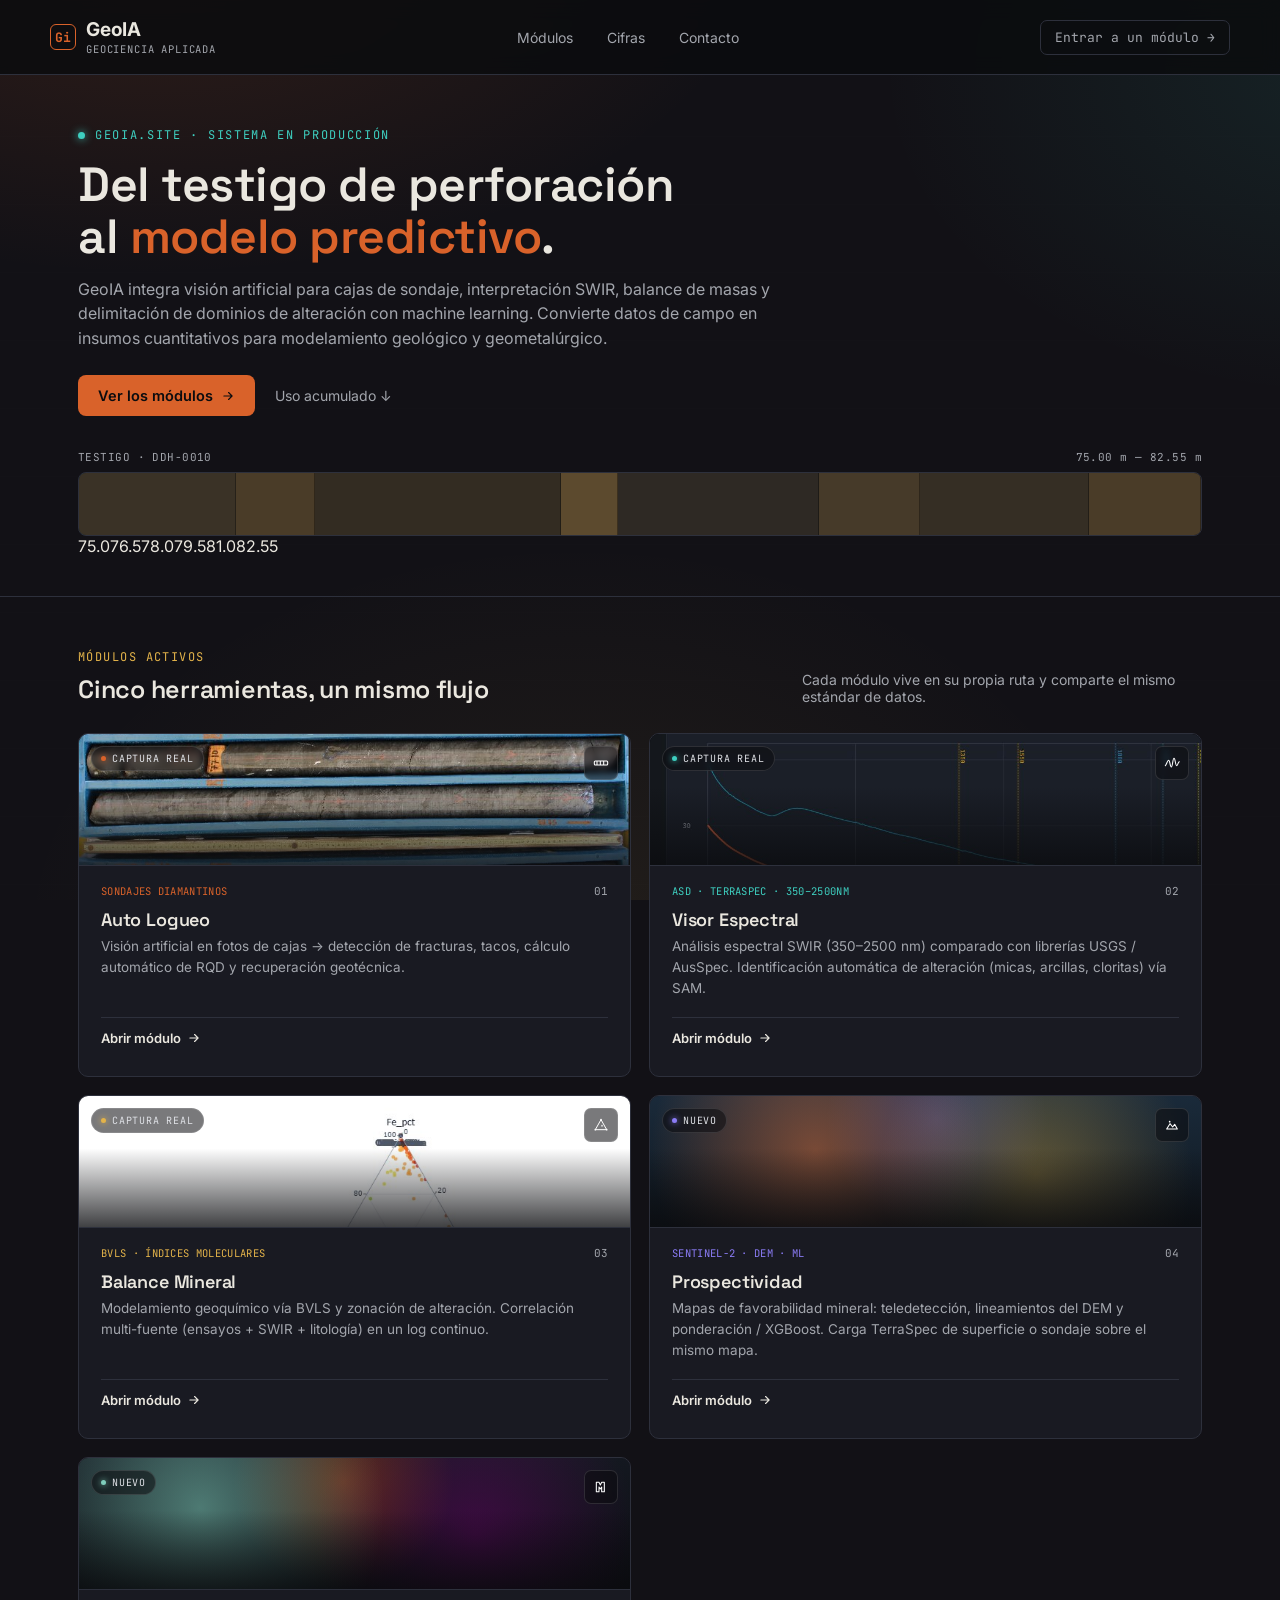
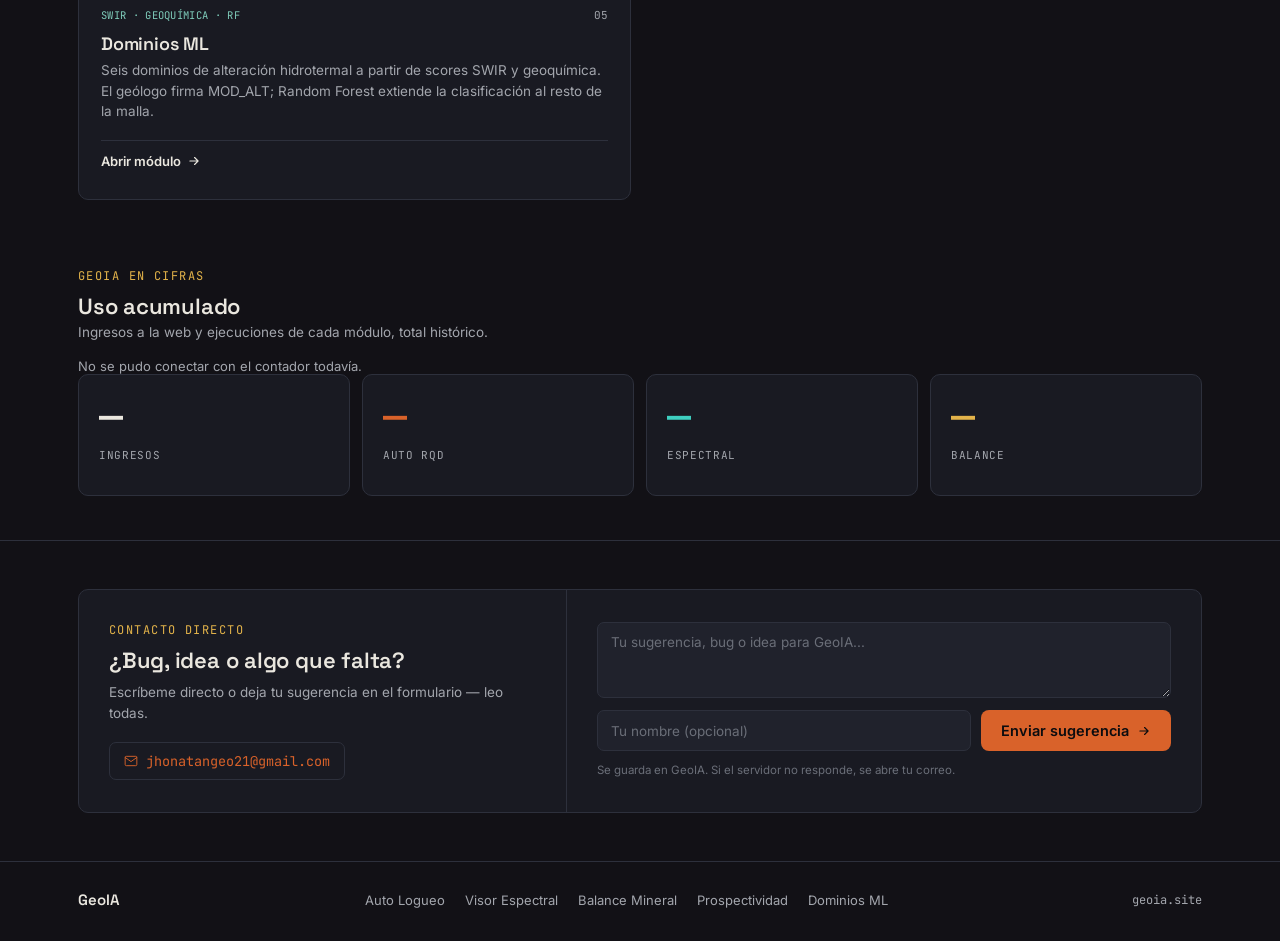
==== landing/index.html @ c9dcfee7 "Add a Dominios ML card and footer link to the GeoIA landing. Coolify Landing App can rebuild from la" ====
<!DOCTYPE html>
<html lang="es">
<head>
<meta charset="UTF-8">
<meta name="viewport" content="width=device-width, initial-scale=1.0">
<title>GeoIA · Plataforma de Geociencia Aplicada</title>
<meta name="description" content="GeoIA: visión artificial en cajas de sondaje, interpretación espectral SWIR y balance de masas geoquímico para modelamiento geológico y geometalúrgico.">
<link rel="preconnect" href="https://fonts.googleapis.com">
<link rel="preconnect" href="https://fonts.gstatic.com" crossorigin>
<link href="https://fonts.googleapis.com/css2?family=Space+Grotesk:wght@400;500;600;700&family=Inter:wght@400;500;600&family=JetBrains+Mono:wght@400;500&display=swap" rel="stylesheet">
<style>
  :root{
    --bg:#121116;
    --surface:#191a22;
    --surface-2:#20222c;
    --line:#2d303c;
    --text:#eae7df;
    --text-dim:#a3a6ad;
    --rust:#d9622a;
    --rust-dim:#8a4420;
    --cyan:#3ecfc0;
    --gold:#e3b34a;
    --violet:#8b7cf6;
    --radius:10px;
  }
  *{box-sizing:border-box;}
  html{scroll-behavior:smooth;}
  body{
    margin:0;
    background:var(--bg);
    background-image:
      radial-gradient(ellipse 1000px 560px at 12% -8%, rgba(217,98,42,0.16), transparent 62%),
      radial-gradient(ellipse 800px 560px at 105% 8%, rgba(62,207,192,0.09), transparent 58%),
      radial-gradient(ellipse 900px 650px at 45% 105%, rgba(227,179,74,0.08), transparent 62%);
    background-attachment:fixed;
    color:var(--text);
    font-family:'Inter',system-ui,sans-serif;
    -webkit-font-smoothing:antialiased;
  }
  h1,h2,h3,.display{
    font-family:'Space Grotesk',sans-serif;
    letter-spacing:-0.01em;
  }
  .mono{
    font-family:'JetBrains Mono',monospace;
  }
  a{color:inherit;text-decoration:none;}
  .wrap{max-width:1180px;margin:0 auto;padding:0 28px;}

  /* subtle background texture: contour-like lines */
  .noise-bg{
    position:fixed;inset:0;z-index:0;pointer-events:none;
    background-image:
      repeating-linear-gradient(180deg, rgba(255,255,255,0.015) 0px, rgba(255,255,255,0.015) 1px, transparent 1px, transparent 68px);
    opacity:0.6;
  }

  /* ---------- HEADER ---------- */
  header{
    position:sticky;top:0;z-index:50;
    background:rgba(11,12,15,0.86);
    backdrop-filter:blur(10px);
    border-bottom:1px solid var(--line);
  }
  .nav{
    display:flex;align-items:center;justify-content:space-between;
    padding:18px 0;
  }
  .brand{
    display:flex;align-items:center;gap:10px;
    font-size:19px;font-weight:700;
  }
  .brand-mark{
    width:26px;height:26px;
    display:inline-flex;align-items:center;justify-content:center;
    border:1.5px solid var(--rust);border-radius:6px;
    color:var(--rust);font-size:13px;font-weight:700;
    font-family:'JetBrains Mono',monospace;
  }
  .brand small{
    display:block;font-family:'JetBrains Mono',monospace;
    font-size:10.5px;font-weight:400;color:var(--text-dim);
    letter-spacing:0.08em;text-transform:uppercase;margin-top:1px;
  }
  nav.links{display:flex;gap:34px;font-size:14px;color:var(--text-dim);}
  nav.links a:hover{color:var(--text);}
  .nav-cta{
    font-size:13px;font-family:'JetBrains Mono',monospace;
    border:1px solid var(--line);padding:8px 14px;border-radius:7px;
    color:var(--text-dim);
  }
  .nav-cta:hover{border-color:var(--rust);color:var(--rust);}

  /* ---------- HERO ---------- */
  .hero{
    position:relative;z-index:1;
    padding:52px 0 40px;
    border-bottom:1px solid var(--line);
  }
  .eyebrow{
    font-family:'JetBrains Mono',monospace;
    font-size:12px;color:var(--cyan);
    letter-spacing:0.14em;text-transform:uppercase;
    display:flex;align-items:center;gap:10px;margin-bottom:16px;
  }
  .eyebrow::before{
    content:'';width:7px;height:7px;border-radius:50%;
    background:var(--cyan);box-shadow:0 0 8px var(--cyan);
  }
  .hero h1{
    font-size:clamp(30px,4.4vw,48px);
    line-height:1.08;font-weight:600;
    max-width:760px;margin:0 0 14px;
  }
  .hero h1 em{
    font-style:normal;color:var(--rust);
  }
  .hero p{
    font-size:16px;line-height:1.55;color:var(--text-dim);
    max-width:720px;margin:0 0 24px;
  }
  .hero-actions{display:flex;gap:14px;align-items:center;flex-wrap:wrap;}
  .btn-primary{
    background:var(--rust);color:#0b0c0f;font-weight:600;font-size:14.5px;
    padding:12px 20px;border-radius:8px;display:inline-flex;align-items:center;gap:8px;
    transition:transform .15s ease, background .15s ease;
    border:none;cursor:pointer;font-family:'Inter',sans-serif;
  }
  .btn-primary:hover{background:#e97a41;transform:translateY(-1px);}
  .btn-ghost{
    font-size:14px;color:var(--text-dim);padding:12px 6px;
    display:inline-flex;align-items:center;gap:6px;
  }
  .btn-ghost:hover{color:var(--text);}

  /* signature element: core-log strip */
  .core-strip-wrap{margin-top:34px;position:relative;}
  .core-strip-label{
    font-family:'JetBrains Mono',monospace;font-size:11px;color:var(--text-dim);
    display:flex;justify-content:space-between;margin-bottom:8px;letter-spacing:0.04em;
  }
  .core-strip{
    position:relative;height:64px;border-radius:8px;overflow:hidden;
    border:1px solid var(--line);
    display:flex;
  }
  .core-seg{height:100%;position:relative;flex-shrink:0;}
  .core-strip .depth-ticks{
    display:flex;justify-content:space-between;margin-top:7px;
    font-family:'JetBrains Mono',monospace;font-size:10.5px;color:#5c606b;
  }
  .scanline{
    position:absolute;top:0;bottom:0;width:2px;
    background:linear-gradient(180deg, transparent, var(--cyan), transparent);
    box-shadow:0 0 14px 2px var(--cyan);
    animation:scan 7s linear infinite;
    opacity:0.85;
  }
  @keyframes scan{
    0%{left:0%;}
    100%{left:100%;}
  }
  @media (prefers-reduced-motion:reduce){
    .scanline{animation:none;left:40%;}
  }

  /* ---------- MODULES ---------- */
  .modules{position:relative;z-index:1;padding:52px 0 24px;}
  .section-head{display:flex;justify-content:space-between;align-items:flex-end;margin-bottom:28px;flex-wrap:wrap;gap:16px;}
  .section-head h2{font-size:25px;font-weight:600;margin:0;}
  .section-head p{color:var(--text-dim);font-size:14px;margin:6px 0 0;max-width:400px;}
  .kicker{
    font-family:'JetBrains Mono',monospace;font-size:12px;color:var(--gold);
    letter-spacing:0.12em;text-transform:uppercase;margin-bottom:8px;display:block;
  }

  .card-grid{
    display:grid;grid-template-columns:repeat(2,minmax(0,1fr));gap:18px;
  }
  @media (max-width:900px){.card-grid{grid-template-columns:1fr;}}

  .card{
    background:var(--surface);
    border:1px solid var(--line);
    border-radius:var(--radius);
    padding:28px 26px 26px;
    display:flex;flex-direction:column;
    position:relative;
    transition:border-color .2s ease, transform .2s ease, background .2s ease;
  }
  .card:hover{
    border-color:var(--accent,var(--rust));
    transform:translateY(-3px);
    background:var(--surface-2);
  }
  .card-index{
    font-family:'JetBrains Mono',monospace;font-size:11px;color:var(--text-dim);
    position:absolute;top:26px;right:26px;
  }
  .card-icon{
    width:34px;height:34px;border-radius:7px;
    display:flex;align-items:center;justify-content:center;
    background:rgba(11,12,15,0.55);backdrop-filter:blur(3px);
    border:1px solid rgba(255,255,255,0.12);
    color:#fff;
    position:absolute;top:12px;right:12px;z-index:2;
  }
  .card{
    background:var(--surface);
    border:1px solid var(--line);
    border-radius:var(--radius);
    padding:0 0 18px;
    display:flex;flex-direction:column;
    position:relative;
    overflow:hidden;
    transition:border-color .2s ease, transform .2s ease, background .2s ease;
  }
  .card:hover{
    border-color:var(--accent,var(--rust));
    transform:translateY(-3px);
    background:var(--surface-2);
  }
  .card-media{
    position:relative;height:132px;overflow:hidden;
    background:#05060a;
    border-bottom:1px solid var(--line);
  }
  .card-media img{
    width:100%;height:100%;object-fit:cover;object-position:center;
    display:block;
    filter:saturate(1.03);
    transition:transform .4s ease;
  }
  .card:hover .card-media img{transform:scale(1.045);}
  .card-media.is-light img{object-position:top center;}
  .card-media::after{
    content:'';position:absolute;inset:0;
    background:linear-gradient(180deg, transparent 40%, rgba(10,11,14,0.78) 100%);
  }
  .media-badge{
    position:absolute;top:12px;left:12px;z-index:2;
    display:flex;align-items:center;gap:6px;
    font-family:'JetBrains Mono',monospace;font-size:10px;letter-spacing:0.08em;text-transform:uppercase;
    color:#dfe1e6;background:rgba(11,12,15,0.55);backdrop-filter:blur(3px);
    padding:5px 9px;border-radius:20px;border:1px solid rgba(255,255,255,0.12);
  }
  .media-badge::before{
    content:'';width:5px;height:5px;border-radius:50%;
    background:var(--accent,var(--rust));box-shadow:0 0 6px var(--accent,var(--rust));
  }
  .card-body{padding:18px 22px 0;display:flex;flex-direction:column;flex-grow:1;position:relative;}
  .card-index{
    font-family:'JetBrains Mono',monospace;font-size:11px;color:var(--text-dim);
    position:absolute;top:18px;right:22px;
  }
  .card h3{font-size:18px;margin:0 0 5px;font-weight:600;}
  .card .tag{
    font-family:'JetBrains Mono',monospace;font-size:10.5px;color:var(--accent,var(--rust));
    margin-bottom:10px;letter-spacing:0.03em;
  }
  .card p{font-size:13.5px;line-height:1.55;color:var(--text-dim);margin:0 0 18px;flex-grow:1;}
  .card .open{
    font-size:13px;font-weight:600;display:inline-flex;align-items:center;gap:6px;
    color:var(--text);padding:12px 0;border-top:1px solid var(--line);
  }
  .card .open svg{transition:transform .2s ease;}
  .card:hover .open svg{transform:translateX(3px);}

  .card.rust{--accent:var(--rust);}
  .card.cyan{--accent:var(--cyan);}
  .card.gold{--accent:var(--gold);}
  .card.violet{--accent:var(--violet);}
  .card.leaf{--accent:#7fcdbb;}
  .card-media.is-map{
    background:
      radial-gradient(circle at 30% 42%, rgba(201,106,60,.55), transparent 42%),
      radial-gradient(circle at 70% 60%, rgba(212,168,67,.38), transparent 40%),
      radial-gradient(circle at 52% 18%, rgba(139,124,246,.28), transparent 36%),
      linear-gradient(180deg,#1a2a3a,#101820);
  }
  .card-media.is-domains{
    background:
      radial-gradient(circle at 22% 38%, rgba(127,205,187,.55), transparent 42%),
      radial-gradient(circle at 72% 58%, rgba(122,1,119,.42), transparent 40%),
      radial-gradient(circle at 48% 18%, rgba(230,85,13,.38), transparent 36%),
      linear-gradient(180deg,#141820,#0b0d12);
  }

  /* ---------- CIFRAS (totales globales) ---------- */
  .cifras{padding:44px 0;border-bottom:1px solid var(--line);}
  .cifras-head{margin-bottom:18px;}
  .cifras-head h2{font-size:22px;font-weight:600;margin:0 0 4px;}
  .cifras-head p{font-size:13.5px;color:var(--text-dim);margin:0;}

  .cifras-grid{
    display:grid;grid-template-columns:repeat(4,1fr);gap:12px;
  }
  .cifra{
    background:var(--surface);border:1px solid var(--line);border-radius:var(--radius);
    padding:22px 20px;
  }
  .cifra .n{
    font-family:'JetBrains Mono',monospace;
    font-size:clamp(28px,3.4vw,40px);font-weight:500;line-height:1;margin:0 0 8px;
  }
  .cifra .l{
    font-family:'JetBrains Mono',monospace;
    font-size:11px;letter-spacing:0.06em;text-transform:uppercase;color:var(--text-dim);
  }
  .cifra.rust .n{color:var(--rust);}
  .cifra.cyan .n{color:var(--cyan);}
  .cifra.gold .n{color:var(--gold);}
  .cifras-empty{font-size:13px;color:var(--text-dim);margin:0;}
  @media (max-width:720px){
    .cifras-grid{grid-template-columns:1fr 1fr;}
  }

  /* ---------- CONTACT / SUGGESTIONS ---------- */
  .suggest{padding:48px 0;position:relative;z-index:1;}
  .suggest-card{
    background:var(--surface);border:1px solid var(--line);border-radius:var(--radius);
    display:grid;grid-template-columns:1fr 1.3fr;gap:0;overflow:hidden;
  }
  @media (max-width:760px){.suggest-card{grid-template-columns:1fr;}}
  .suggest-text{padding:32px 30px;border-right:1px solid var(--line);}
  @media (max-width:760px){.suggest-text{border-right:none;border-bottom:1px solid var(--line);}}
  .suggest-text h2{font-size:22px;font-weight:600;margin:0 0 8px;}
  .suggest-text p{font-size:13.5px;line-height:1.55;color:var(--text-dim);margin:0 0 18px;}
  .suggest-email{
    font-size:13.5px;color:var(--rust);display:inline-flex;align-items:center;gap:8px;
    border:1px solid var(--line);padding:9px 14px;border-radius:7px;
    transition:border-color .15s ease, color .15s ease;
  }
  .suggest-email:hover{border-color:var(--rust);}

  .suggest-form{padding:32px 30px;display:flex;flex-direction:column;gap:12px;}
  .suggest-form textarea,
  .suggest-form input{
    background:var(--surface-2);border:1px solid var(--line);border-radius:7px;
    color:var(--text);font-family:'Inter',sans-serif;font-size:13.5px;padding:11px 13px;
    resize:vertical;
  }
  .suggest-form textarea{min-height:76px;}
  .suggest-form textarea:focus,
  .suggest-form input:focus{outline:none;border-color:var(--rust);}
  .suggest-form textarea::placeholder,
  .suggest-form input::placeholder{color:#6a6e78;}
  .suggest-row{display:flex;gap:10px;flex-wrap:wrap;}
  .suggest-row input{flex:1;min-width:160px;}
  .suggest-row .btn-primary{white-space:nowrap;}
  .suggest-note{font-size:11.5px;color:#6a6e78;margin:0;}
  @media (max-width:480px){
    .suggest-row{flex-direction:column;}
    .suggest-row .btn-primary{justify-content:center;width:100%;}
  }



  /* mobile nav */
  .nav-toggle{display:none;background:none;border:1px solid var(--line);border-radius:7px;width:38px;height:38px;color:var(--text);}
  @media (max-width:760px){
    nav.links{
      position:absolute;top:100%;left:0;right:0;
      flex-direction:column;gap:0;
      background:var(--surface);border-bottom:1px solid var(--line);
      max-height:0;overflow:hidden;transition:max-height .25s ease;
    }
    nav.links.open{max-height:220px;}
    nav.links a{padding:14px 28px;border-top:1px solid var(--line);}
    .nav-cta{display:none;}
    .nav-toggle{display:block;}
  }

  /* ---------- FOOTER ---------- */
  footer{padding:28px 0 32px;position:relative;z-index:1;border-top:1px solid var(--line);}
  .footer-row{display:flex;justify-content:space-between;align-items:center;flex-wrap:wrap;gap:16px;}
  .footer-brand{font-family:'Space Grotesk',sans-serif;font-weight:600;font-size:15px;}
  .footer-meta{font-family:'JetBrains Mono',monospace;font-size:12px;color:var(--text-dim);}
  .footer-links{display:flex;gap:20px;font-size:13px;color:var(--text-dim);flex-wrap:wrap;}
  .footer-links a:hover{color:var(--text);}
</style>
</head>
<body>

<div class="noise-bg"></div>

<header>
  <div class="wrap nav">
    <div class="brand">
      <span class="brand-mark">Gi</span>
      <span>GeoIA<small>Geociencia aplicada</small></span>
    </div>
    <nav class="links" id="navLinks">
      <a href="#modulos">Módulos</a>
      <a href="#cifras">Cifras</a>
      <a href="#contacto">Contacto</a>
    </nav>
    <a class="nav-cta mono" href="#modulos">Entrar a un módulo →</a>
    <button class="nav-toggle" id="navToggle" aria-label="Abrir menú" aria-expanded="false">
      <svg width="16" height="16" viewBox="0 0 24 24" fill="none"><path d="M3 6h18M3 12h18M3 18h18" stroke="currentColor" stroke-width="2" stroke-linecap="round"/></svg>
    </button>
  </div>
</header>

<section class="hero">
  <div class="wrap">
    <span class="eyebrow">geoia.site · sistema en producción</span>
    <h1>Del testigo de perforación<br>al <em>modelo predictivo</em>.</h1>
    <p>GeoIA integra visión artificial para cajas de sondaje, interpretación SWIR, balance de masas y delimitación de dominios de alteración con machine learning. Convierte datos de campo en insumos cuantitativos para modelamiento geológico y geometalúrgico.</p>
    <div class="hero-actions">
      <a class="btn-primary" href="#modulos">
        Ver los módulos
        <svg width="14" height="14" viewBox="0 0 24 24" fill="none"><path d="M5 12h14M13 6l6 6-6 6" stroke="currentColor" stroke-width="2" stroke-linecap="round" stroke-linejoin="round"/></svg>
      </a>
      <a class="btn-ghost" href="#cifras">Uso acumulado ↓</a>
    </div>

    <div class="core-strip-wrap">
      <div class="core-strip-label">
        <span>TESTIGO · DDH-0010</span>
        <span>75.00 m — 82.55 m</span>
      </div>
      <div class="core-strip" id="coreStrip">
        <div class="scanline"></div>
      </div>
      <div class="depth-ticks">
        <span>75.0</span><span>76.5</span><span>78.0</span><span>79.5</span><span>81.0</span><span>82.55</span>
      </div>
    </div>
  </div>
</section>

<section class="modules" id="modulos">
  <div class="wrap">
    <div class="section-head">
      <div>
        <span class="kicker">Módulos activos</span>
        <h2>Cinco herramientas, un mismo flujo</h2>
      </div>
      <p>Cada módulo vive en su propia ruta y comparte el mismo estándar de datos.</p>
    </div>

    <div class="card-grid">

      <a class="card rust" href="/auto_logueo/">
        <div class="card-media">
          <img src="img/card-rqd.jpg" alt="Caja de testigos con detección automática de RQD en GeoIA">
          <span class="media-badge">Captura real</span>
          <div class="card-icon">
            <svg width="16" height="16" viewBox="0 0 24 24" fill="none"><rect x="2" y="9" width="20" height="6" rx="1.5" stroke="currentColor" stroke-width="1.6"/><path d="M6 9v6M11 9v6M16 9v6" stroke="currentColor" stroke-width="1.6"/></svg>
          </div>
        </div>
        <div class="card-body">
          <span class="card-index mono">01</span>
          <div class="tag mono">SONDAJES DIAMANTINOS</div>
          <h3>Auto Logueo</h3>
          <p>Visión artificial en fotos de cajas → detección de fracturas, tacos, cálculo automático de RQD y recuperación geotécnica.</p>
          <span class="open">Abrir módulo
            <svg width="14" height="14" viewBox="0 0 24 24" fill="none"><path d="M5 12h14M13 6l6 6-6 6" stroke="currentColor" stroke-width="2" stroke-linecap="round" stroke-linejoin="round"/></svg>
          </span>
        </div>
      </a>

      <a class="card cyan" href="/espectral/">
        <div class="card-media">
          <img src="img/card-espectral.jpg" alt="Firmas espectrales comparadas en el Visor Espectral de GeoIA">
          <span class="media-badge">Captura real</span>
          <div class="card-icon">
            <svg width="16" height="16" viewBox="0 0 24 24" fill="none"><path d="M2 16c2-2 3-8 5-8s2 10 4 10 2-13 4-13 2 11 4 11 2-6 4-6" stroke="currentColor" stroke-width="1.6" stroke-linecap="round" stroke-linejoin="round"/></svg>
          </div>
        </div>
        <div class="card-body">
          <span class="card-index mono">02</span>
          <div class="tag mono">ASD · TERRASPEC · 350–2500NM</div>
          <h3>Visor Espectral</h3>
          <p>Análisis espectral SWIR (350–2500 nm) comparado con librerías USGS / AusSpec. Identificación automática de alteración (micas, arcillas, cloritas) vía SAM.</p>
          <span class="open">Abrir módulo
            <svg width="14" height="14" viewBox="0 0 24 24" fill="none"><path d="M5 12h14M13 6l6 6-6 6" stroke="currentColor" stroke-width="2" stroke-linecap="round" stroke-linejoin="round"/></svg>
          </span>
        </div>
      </a>

      <a class="card gold" href="/balance/">
        <div class="card-media is-light">
          <img src="img/card-balance.jpg" alt="Diagrama ternario de balance mineral y zonación de alteración en GeoIA">
          <span class="media-badge">Captura real</span>
          <div class="card-icon">
            <svg width="16" height="16" viewBox="0 0 24 24" fill="none"><path d="M12 4L20.5 19H3.5L12 4z" stroke="currentColor" stroke-width="1.5" stroke-linejoin="round"/><circle cx="12" cy="4" r="1.3" fill="currentColor"/><circle cx="20.5" cy="19" r="1.3" fill="currentColor"/><circle cx="3.5" cy="19" r="1.3" fill="currentColor"/><circle cx="13.5" cy="13" r="1.5" fill="currentColor" opacity="0.7"/></svg>
          </div>
        </div>
        <div class="card-body">
          <span class="card-index mono">03</span>
          <div class="tag mono">BVLS · ÍNDICES MOLECULARES</div>
          <h3>Balance Mineral</h3>
          <p>Modelamiento geoquímico vía BVLS y zonación de alteración. Correlación multi-fuente (ensayos + SWIR + litología) en un log continuo.</p>
          <span class="open">Abrir módulo
            <svg width="14" height="14" viewBox="0 0 24 24" fill="none"><path d="M5 12h14M13 6l6 6-6 6" stroke="currentColor" stroke-width="2" stroke-linecap="round" stroke-linejoin="round"/></svg>
          </span>
        </div>
      </a>

      <a class="card violet" href="/prospectividad/">
        <div class="card-media is-map">
          <span class="media-badge">Nuevo</span>
          <div class="card-icon">
            <svg width="16" height="16" viewBox="0 0 24 24" fill="none"><path d="M4 18l5-8 4 5 3-4 4 7H4z" stroke="currentColor" stroke-width="1.6" stroke-linejoin="round"/><circle cx="8.5" cy="7" r="1.3" fill="currentColor"/></svg>
          </div>
        </div>
        <div class="card-body">
          <span class="card-index mono">04</span>
          <div class="tag mono">SENTINEL-2 · DEM · ML</div>
          <h3>Prospectividad</h3>
          <p>Mapas de favorabilidad mineral: teledetección, lineamientos del DEM y ponderación / XGBoost. Carga TerraSpec de superficie o sondaje sobre el mismo mapa.</p>
          <span class="open">Abrir módulo
            <svg width="14" height="14" viewBox="0 0 24 24" fill="none"><path d="M5 12h14M13 6l6 6-6 6" stroke="currentColor" stroke-width="2" stroke-linecap="round" stroke-linejoin="round"/></svg>
          </span>
        </div>
      </a>


      <a class="card leaf" href="/dominios-ml/">
        <div class="card-media is-domains">
          <span class="media-badge">Nuevo</span>
          <div class="card-icon">
            <svg width="16" height="16" viewBox="0 0 24 24" fill="none"><path d="M5 19V5h4l2 4 2-4h4v14h-4v-7l-2 3-2-3v7H5z" stroke="currentColor" stroke-width="1.6" stroke-linejoin="round"/></svg>
          </div>
        </div>
        <div class="card-body">
          <span class="card-index mono">05</span>
          <div class="tag mono">SWIR · GEOQUÍMICA · RF</div>
          <h3>Dominios ML</h3>
          <p>Seis dominios de alteración hidrotermal a partir de scores SWIR y geoquímica. El geólogo firma MOD_ALT; Random Forest extiende la clasificación al resto de la malla.</p>
          <span class="open">Abrir módulo
            <svg width="14" height="14" viewBox="0 0 24 24" fill="none"><path d="M5 12h14M13 6l6 6-6 6" stroke="currentColor" stroke-width="2" stroke-linecap="round" stroke-linejoin="round"/></svg>
          </span>
        </div>
      </a>

    </div>
  </div>
</section>

<section class="cifras" id="cifras">
  <div class="wrap">
    <span class="kicker">GeoIA en cifras</span>
    <div class="cifras-head">
      <h2>Uso acumulado</h2>
      <p>Ingresos a la web y ejecuciones de cada módulo, total histórico.</p>
    </div>
    <p class="cifras-empty" id="ctEmpty">Cargando datos del contador…</p>
    <div class="cifras-grid" id="cifrasGrid" hidden>
      <div class="cifra">
        <p class="n" id="nVisits">—</p>
        <p class="l">Ingresos</p>
      </div>
      <div class="cifra rust">
        <p class="n" id="nRqd">—</p>
        <p class="l">Auto RQD</p>
      </div>
      <div class="cifra cyan">
        <p class="n" id="nEspectral">—</p>
        <p class="l">Espectral</p>
      </div>
      <div class="cifra gold">
        <p class="n" id="nBalance">—</p>
        <p class="l">Balance</p>
      </div>
    </div>
  </div>
</section>

<section class="suggest" id="contacto">
  <div class="wrap">
    <div class="suggest-card">
      <div class="suggest-text">
        <span class="kicker">Contacto directo</span>
        <h2>¿Bug, idea o algo que falta?</h2>
        <p>Escríbeme directo o deja tu sugerencia en el formulario — leo todas.</p>
        <a class="suggest-email mono" href="mailto:jhonatangeo21@gmail.com">
          <svg width="14" height="14" viewBox="0 0 24 24" fill="none"><rect x="2" y="4" width="20" height="16" rx="2" stroke="currentColor" stroke-width="1.6"/><path d="M2 6l10 7 10-7" stroke="currentColor" stroke-width="1.6" stroke-linecap="round" stroke-linejoin="round"/></svg>
          jhonatangeo21@gmail.com
        </a>
      </div>
      <form class="suggest-form" id="suggestForm">
        <textarea id="suggestMsg" placeholder="Tu sugerencia, bug o idea para GeoIA..." required></textarea>
        <div class="suggest-row">
          <input type="text" id="suggestName" placeholder="Tu nombre (opcional)">
          <button type="submit" class="btn-primary">
            Enviar sugerencia
            <svg width="14" height="14" viewBox="0 0 24 24" fill="none"><path d="M5 12h14M13 6l6 6-6 6" stroke="currentColor" stroke-width="2" stroke-linecap="round" stroke-linejoin="round"/></svg>
          </button>
        </div>
        <p class="suggest-note" id="suggestNote">Se guarda en GeoIA. Si el servidor no responde, se abre tu correo.</p>
      </form>
    </div>
  </div>
</section>

<footer>
  <div class="wrap footer-row">
    <div class="footer-brand">GeoIA</div>
    <div class="footer-links">
      <a href="/auto_logueo/">Auto Logueo</a>
      <a href="/espectral/">Visor Espectral</a>
      <a href="/balance/">Balance Mineral</a>
      <a href="/prospectividad/">Prospectividad</a>
      <a href="/dominios-ml/">Dominios ML</a>
    </div>
    <div class="footer-meta">geoia.site</div>
  </div>
</footer>

<script>
  // Build the core-log strip: segments of varying width/tone to suggest rock-type bands
  (function(){
    const strip = document.getElementById('coreStrip');
    const bands = [
      {w:14,c:'#3a3226'},{w:7,c:'#4a3c28'},{w:22,c:'#332c22'},{w:5,c:'#5c4a2e'},
      {w:18,c:'#2e2924'},{w:9,c:'#463a29'},{w:15,c:'#352e24'},{w:10,c:'#4a3c28'}
    ];
    bands.forEach(b=>{
      const seg = document.createElement('div');
      seg.className='core-seg';
      seg.style.width = b.w + '%';
      seg.style.background = b.c;
      seg.style.borderRight = '1px solid rgba(0,0,0,0.35)';
      strip.appendChild(seg);
    });
  })();

  // Mobile nav toggle
  (function(){
    const btn = document.getElementById('navToggle');
    const nav = document.getElementById('navLinks');
    btn.addEventListener('click', ()=>{
      const open = nav.classList.toggle('open');
      btn.setAttribute('aria-expanded', open);
    });
    nav.querySelectorAll('a').forEach(a=>a.addEventListener('click', ()=>{
      nav.classList.remove('open'); btn.setAttribute('aria-expanded','false');
    }));
  })();


  // Suggestion box: se guarda en el servidor; mailto solo si el API falla.
  (function(){
    const form = document.getElementById('suggestForm');
    if(!form) return;
    const note = document.getElementById('suggestNote');
    const btn = form.querySelector('button[type="submit"]');
    form.addEventListener('submit', async (e)=>{
      e.preventDefault();
      const msg = document.getElementById('suggestMsg').value.trim();
      const name = document.getElementById('suggestName').value.trim();
      if(!msg) return;
      if(btn) btn.disabled = true;
      try{
        const r = await fetch('/api/suggest', {
          method: 'POST',
          headers: { 'Content-Type': 'application/json' },
          body: JSON.stringify({ text: msg, name })
        });
        if(!r.ok) throw new Error('suggest ' + r.status);
        form.reset();
        if(note) note.textContent = 'Gracias — tu sugerencia quedó guardada.';
      }catch(err){
        const subject = 'Sugerencia · GeoIA';
        const body = (name ? `De: ${name}\n\n` : '') + msg;
        window.location.href = `mailto:jhonatangeo21@gmail.com?subject=${encodeURIComponent(subject)}&body=${encodeURIComponent(body)}`;
      }finally{
        if(btn) btn.disabled = false;
      }
    });
  })();

  // Totales globales. El historial diario se guarda solo; el detalle está en /dev-cifras.html.
  (function(){
    const emptyMsg = document.getElementById('ctEmpty');
    const grid = document.getElementById('cifrasGrid');
    if(!emptyMsg || !grid) return;

    function render(stats){
      if(!stats || !stats.totals){
        emptyMsg.textContent = 'El contador aún no tiene datos — vuelve a cargar más tarde.';
        return;
      }
      document.getElementById('nVisits').textContent = stats.totals.visits;
      document.getElementById('nRqd').textContent = stats.totals.tools.rqd;
      document.getElementById('nEspectral').textContent = stats.totals.tools.espectral;
      document.getElementById('nBalance').textContent = stats.totals.tools.balance;
      emptyMsg.hidden = true;
      grid.hidden = false;
    }

    const KEY = 'geoia_visit_counted';
    const alreadyCounted = sessionStorage.getItem(KEY);
    const req = alreadyCounted ? fetch('/api/stats') : fetch('/api/visit', { method: 'POST' });

    req
      .then(r => {
        if (!r.ok) throw new Error('counter ' + r.status);
        return r.json();
      })
      .then(stats => {
        sessionStorage.setItem(KEY, '1');
        render(stats);
      })
      .catch(() => {
        emptyMsg.textContent = 'No se pudo conectar con el contador todavía.';
      });
  })();
</script>

</body>
</html>
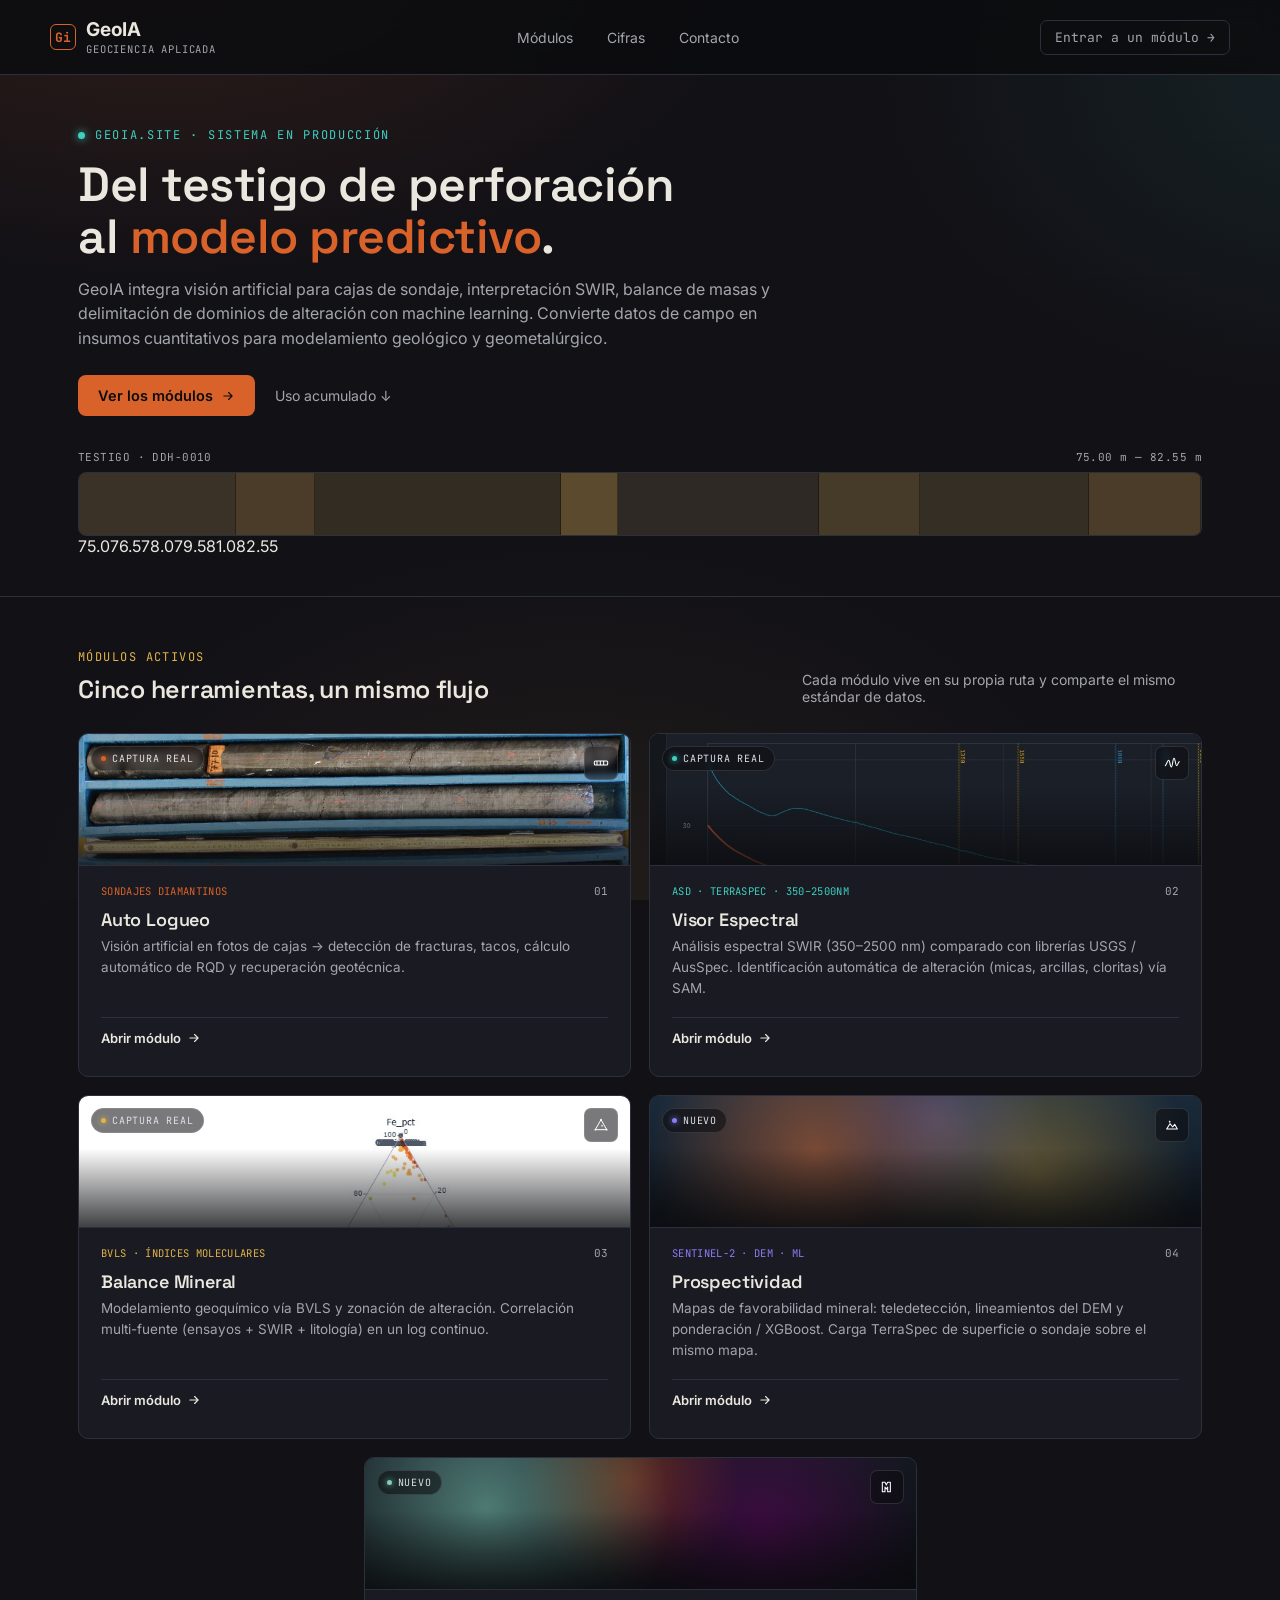
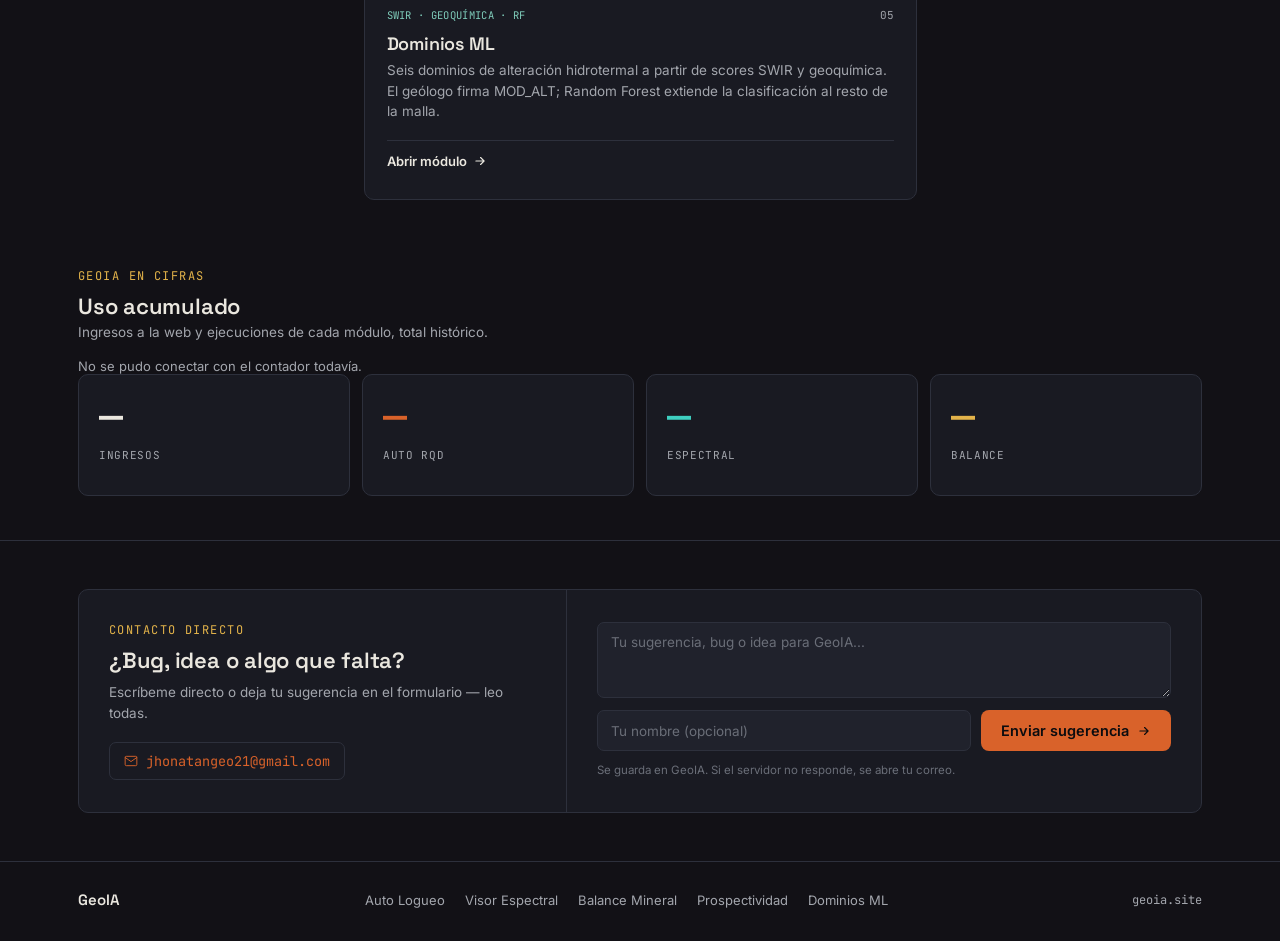
==== commit 640c53c9: "Center the fifth landing card so Dominios ML sits on its own row. Co-authored-by: Jhonatan Mallma <j" ====
--- a/landing/index.html
+++ b/landing/index.html
@@ -178,6 +178,14 @@
     display:grid;grid-template-columns:repeat(2,minmax(0,1fr));gap:18px;
   }
   @media (max-width:900px){.card-grid{grid-template-columns:1fr;}}
+  @media (min-width:901px){
+    .card-grid > a:last-child{
+      grid-column:1 / -1;
+      width:100%;
+      max-width:calc(50% - 9px);
+      justify-self:center;
+    }
+  }
 
   .card{
     background:var(--surface);
